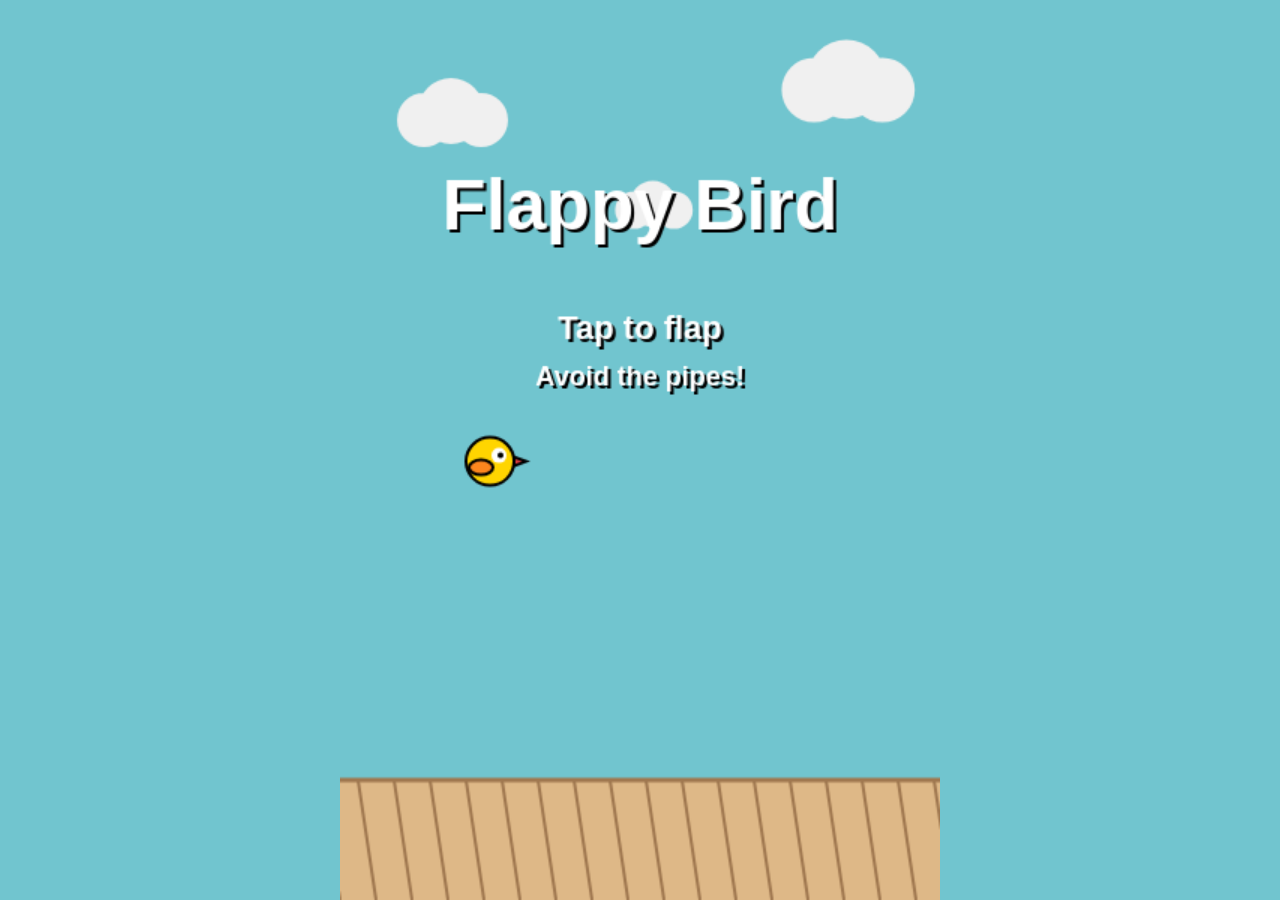
==== index.html @ fb77fd45 "Add HTML5/Canvas version playable on mobile Single-file index.html with touch controls, responsive s" ====
<!DOCTYPE html>
<html lang="en">
<head>
<meta charset="UTF-8">
<meta name="viewport" content="width=device-width, initial-scale=1.0, maximum-scale=1.0, user-scalable=no, viewport-fit=cover">
<meta name="apple-mobile-web-app-capable" content="yes">
<meta name="mobile-web-app-capable" content="yes">
<meta name="apple-mobile-web-app-status-bar-style" content="black-translucent">
<meta name="theme-color" content="#71c5cf">
<title>Flappy Bird</title>
<style>
  * { margin: 0; padding: 0; box-sizing: border-box; -webkit-tap-highlight-color: transparent; }
  html, body {
    width: 100%; height: 100%;
    overflow: hidden;
    background: #71c5cf;
    touch-action: none;
    user-select: none;
    -webkit-user-select: none;
    overscroll-behavior: none;
  }
  body {
    display: flex;
    align-items: center;
    justify-content: center;
    font-family: -apple-system, BlinkMacSystemFont, "Segoe UI", Arial, sans-serif;
  }
  canvas {
    display: block;
    background: #71c5cf;
    touch-action: none;
    max-width: 100vw;
    max-height: 100vh;
  }
</style>
</head>
<body>
<canvas id="game"></canvas>
<script>
(() => {
  const canvas = document.getElementById('game');
  const ctx = canvas.getContext('2d');

  const BASE_W = 400;
  const BASE_H = 600;
  const GROUND_HEIGHT = 80;
  const GRAVITY = 0.5;
  const FLAP_STRENGTH = -9;
  const PIPE_SPEED = 3;
  const PIPE_GAP = 150;
  const PIPE_WIDTH = 60;
  const PIPE_INTERVAL = 1500;

  let scale = 1;
  function resize() {
    const dpr = window.devicePixelRatio || 1;
    const ww = window.innerWidth;
    const wh = window.innerHeight;
    const ratio = BASE_W / BASE_H;
    let cw, ch;
    if (ww / wh > ratio) {
      ch = wh;
      cw = wh * ratio;
    } else {
      cw = ww;
      ch = ww / ratio;
    }
    canvas.style.width = cw + 'px';
    canvas.style.height = ch + 'px';
    canvas.width = BASE_W * dpr;
    canvas.height = BASE_H * dpr;
    ctx.setTransform(dpr, 0, 0, dpr, 0, 0);
  }
  window.addEventListener('resize', resize);
  resize();

  const HIGH_SCORE_KEY = 'flappyBirdHighScore';
  let highScore = parseInt(localStorage.getItem(HIGH_SCORE_KEY) || '0', 10);

  const bird = {
    x: BASE_W / 4, y: BASE_H / 2,
    r: 16, vy: 0, rot: 0,
    reset() { this.x = BASE_W / 4; this.y = BASE_H / 2; this.vy = 0; this.rot = 0; },
    flap() { this.vy = FLAP_STRENGTH; },
    update() { this.vy += GRAVITY; this.y += this.vy; this.rot = Math.max(-25, Math.min(this.vy * 4, 80)); },
    rect() { return { x: this.x - this.r + 2, y: this.y - this.r + 2, w: this.r * 2 - 4, h: this.r * 2 - 4 }; },
    draw() {
      ctx.save();
      ctx.translate(this.x, this.y);
      ctx.rotate(this.rot * Math.PI / 180);
      // body
      ctx.fillStyle = '#ffd500';
      ctx.beginPath();
      ctx.arc(0, 0, this.r, 0, Math.PI * 2);
      ctx.fill();
      ctx.lineWidth = 2;
      ctx.strokeStyle = '#000';
      ctx.stroke();
      // wing
      ctx.fillStyle = '#fc861e';
      ctx.beginPath();
      ctx.ellipse(-6, 4, 8, 5, 0, 0, Math.PI * 2);
      ctx.fill();
      ctx.stroke();
      // eye
      ctx.fillStyle = '#fff';
      ctx.beginPath();
      ctx.arc(6, -4, 5, 0, Math.PI * 2);
      ctx.fill();
      ctx.fillStyle = '#000';
      ctx.beginPath();
      ctx.arc(7, -4, 2, 0, Math.PI * 2);
      ctx.fill();
      // beak
      ctx.fillStyle = '#dc3c3c';
      ctx.beginPath();
      ctx.moveTo(this.r, -3);
      ctx.lineTo(this.r + 8, 0);
      ctx.lineTo(this.r, 3);
      ctx.closePath();
      ctx.fill();
      ctx.stroke();
      ctx.restore();
    }
  };

  let pipes = [];
  function spawnPipe() {
    const gapY = 100 + Math.random() * (BASE_H - GROUND_HEIGHT - 200 - PIPE_GAP);
    pipes.push({ x: BASE_W + 20, gapY, passed: false });
  }
  function updatePipes() {
    for (const p of pipes) p.x -= PIPE_SPEED;
    pipes = pipes.filter(p => p.x + PIPE_WIDTH > 0);
  }
  function drawPipes() {
    for (const p of pipes) {
      // top
      ctx.fillStyle = '#73bf2c';
      ctx.fillRect(p.x, 0, PIPE_WIDTH, p.gapY);
      ctx.strokeStyle = '#579121';
      ctx.lineWidth = 3;
      ctx.strokeRect(p.x, 0, PIPE_WIDTH, p.gapY);
      // bottom
      const by = p.gapY + PIPE_GAP;
      const bh = BASE_H - GROUND_HEIGHT - by;
      ctx.fillStyle = '#73bf2c';
      ctx.fillRect(p.x, by, PIPE_WIDTH, bh);
      ctx.strokeRect(p.x, by, PIPE_WIDTH, bh);
      // caps
      ctx.fillStyle = '#73bf2c';
      ctx.fillRect(p.x - 4, p.gapY - 24, PIPE_WIDTH + 8, 24);
      ctx.strokeRect(p.x - 4, p.gapY - 24, PIPE_WIDTH + 8, 24);
      ctx.fillRect(p.x - 4, by, PIPE_WIDTH + 8, 24);
      ctx.strokeRect(p.x - 4, by, PIPE_WIDTH + 8, 24);
    }
  }
  function rectsCollide(a, b) {
    return a.x < b.x + b.w && a.x + a.w > b.x && a.y < b.y + b.h && a.y + a.h > b.y;
  }
  function checkPipeCollision() {
    const br = bird.rect();
    for (const p of pipes) {
      const top = { x: p.x, y: 0, w: PIPE_WIDTH, h: p.gapY };
      const bot = { x: p.x, y: p.gapY + PIPE_GAP, w: PIPE_WIDTH, h: BASE_H - GROUND_HEIGHT - (p.gapY + PIPE_GAP) };
      if (rectsCollide(br, top) || rectsCollide(br, bot)) return true;
    }
    return false;
  }

  const clouds = [
    { x: 80, y: 80, s: 1.0 },
    { x: 220, y: 140, s: 0.7 },
    { x: 340, y: 60, s: 1.2 },
  ];
  function updateClouds() {
    for (const c of clouds) {
      c.x -= 0.4;
      if (c.x < -80) { c.x = BASE_W + 40; c.y = 40 + Math.random() * 160; }
    }
  }
  function drawClouds() {
    ctx.fillStyle = '#f0f0f0';
    for (const c of clouds) {
      ctx.beginPath();
      ctx.arc(c.x, c.y, 18 * c.s, 0, Math.PI * 2);
      ctx.arc(c.x + 18 * c.s, c.y - 6 * c.s, 22 * c.s, 0, Math.PI * 2);
      ctx.arc(c.x + 38 * c.s, c.y, 18 * c.s, 0, Math.PI * 2);
      ctx.fill();
    }
  }

  let groundOffset = 0;
  function drawGround() {
    const gy = BASE_H - GROUND_HEIGHT;
    ctx.fillStyle = '#deb887';
    ctx.fillRect(0, gy, BASE_W, GROUND_HEIGHT);
    ctx.strokeStyle = '#a07850';
    ctx.lineWidth = 2;
    const sw = 24;
    for (let i = -1; i < BASE_W / sw + 2; i++) {
      const x = i * sw - (groundOffset % sw);
      ctx.beginPath();
      ctx.moveTo(x, gy);
      ctx.lineTo(x + sw / 2, gy + GROUND_HEIGHT);
      ctx.stroke();
    }
    ctx.lineWidth = 3;
    ctx.beginPath();
    ctx.moveTo(0, gy);
    ctx.lineTo(BASE_W, gy);
    ctx.stroke();
  }

  function drawText(text, size, x, y, color = '#fff', shadow = true) {
    ctx.font = `bold ${size}px -apple-system, Arial, sans-serif`;
    ctx.textAlign = 'center';
    ctx.textBaseline = 'middle';
    if (shadow) {
      ctx.fillStyle = '#000';
      ctx.fillText(text, x + 2, y + 2);
    }
    ctx.fillStyle = color;
    ctx.fillText(text, x, y);
  }

  let state = 'start';
  let score = 0;
  let spawnTimer = 0;
  let lastTime = performance.now();

  function action() {
    if (state === 'start') { state = 'playing'; bird.flap(); }
    else if (state === 'playing') { bird.flap(); }
    else if (state === 'gameover') {
      bird.reset(); pipes = []; score = 0; spawnTimer = 0; state = 'start';
    }
  }

  function onTap(e) { e.preventDefault(); action(); }
  canvas.addEventListener('touchstart', onTap, { passive: false });
  canvas.addEventListener('mousedown', onTap);
  window.addEventListener('keydown', e => {
    if (e.code === 'Space' || e.code === 'ArrowUp') { e.preventDefault(); action(); }
  });

  function loop(now) {
    const dt = now - lastTime;
    lastTime = now;

    updateClouds();

    if (state === 'playing') {
      bird.update();
      groundOffset += PIPE_SPEED;
      spawnTimer += dt;
      if (spawnTimer >= PIPE_INTERVAL) { spawnPipe(); spawnTimer = 0; }
      updatePipes();
      for (const p of pipes) {
        if (!p.passed && p.x + PIPE_WIDTH < bird.x) { p.passed = true; score++; }
      }
      if (checkPipeCollision()) {
        state = 'gameover';
        if (score > highScore) { highScore = score; localStorage.setItem(HIGH_SCORE_KEY, score); }
      }
      if (bird.y + bird.r >= BASE_H - GROUND_HEIGHT) {
        bird.y = BASE_H - GROUND_HEIGHT - bird.r;
        state = 'gameover';
        if (score > highScore) { highScore = score; localStorage.setItem(HIGH_SCORE_KEY, score); }
      }
      if (bird.y - bird.r < 0) { bird.y = bird.r; bird.vy = 0; }
    } else if (state === 'start') {
      bird.y = BASE_H / 2 + Math.sin(now / 200) * 8;
      groundOffset += PIPE_SPEED;
    } else if (state === 'gameover') {
      if (bird.y + bird.r < BASE_H - GROUND_HEIGHT) {
        bird.vy += GRAVITY;
        bird.y += bird.vy;
        bird.rot = Math.min(bird.rot + 5, 90);
      } else {
        bird.y = BASE_H - GROUND_HEIGHT - bird.r;
      }
    }

    // sky
    ctx.fillStyle = '#71c5cf';
    ctx.fillRect(0, 0, BASE_W, BASE_H);
    drawClouds();
    drawPipes();
    drawGround();
    bird.draw();

    if (state === 'start') {
      drawText('Flappy Bird', 48, BASE_W / 2, 140);
      drawText('Tap to flap', 22, BASE_W / 2, 220);
      drawText('Avoid the pipes!', 18, BASE_W / 2, 252);
      if (highScore > 0) drawText('Best: ' + highScore, 18, BASE_W / 2, 285);
    } else if (state === 'playing') {
      drawText(String(score), 56, BASE_W / 2, 70);
    } else if (state === 'gameover') {
      drawText('Game Over', 48, BASE_W / 2, 180);
      drawText('Score: ' + score, 28, BASE_W / 2, 240);
      drawText('Best: ' + highScore, 24, BASE_W / 2, 275);
      drawText('Tap to restart', 22, BASE_W / 2, 330);
    }

    requestAnimationFrame(loop);
  }
  requestAnimationFrame(loop);
})();
</script>
</body>
</html>
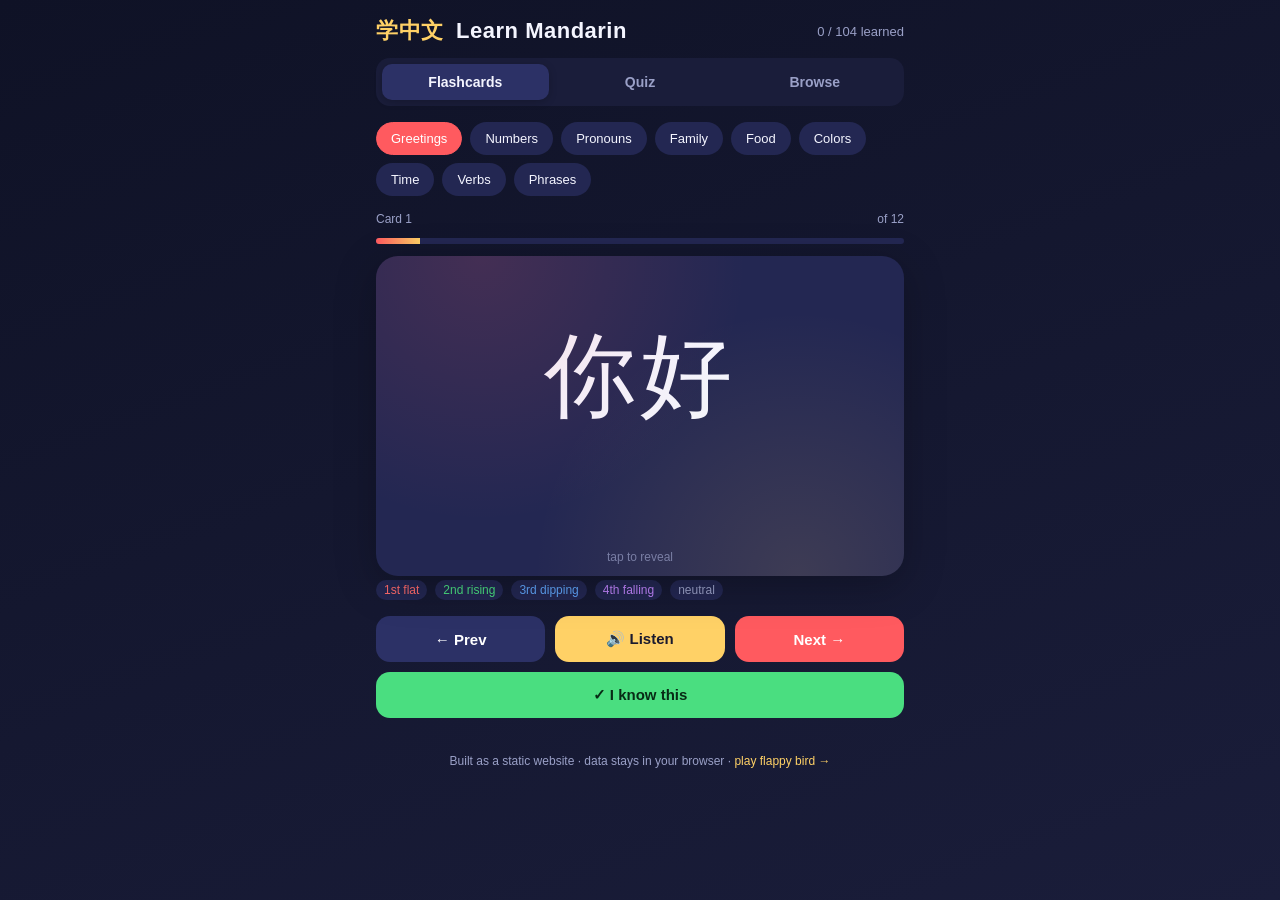
==== commit 27984b78: "Restructure Mandarin app as a multi-file static website - index.html now hosts the Mandarin learning" ====
--- a/index.html
+++ b/index.html
@@ -1,313 +1,90 @@
 <!DOCTYPE html>
 <html lang="en">
 <head>
-<meta charset="UTF-8">
-<meta name="viewport" content="width=device-width, initial-scale=1.0, maximum-scale=1.0, user-scalable=no, viewport-fit=cover">
-<meta name="apple-mobile-web-app-capable" content="yes">
-<meta name="mobile-web-app-capable" content="yes">
-<meta name="apple-mobile-web-app-status-bar-style" content="black-translucent">
-<meta name="theme-color" content="#71c5cf">
-<title>Flappy Bird</title>
-<style>
-  * { margin: 0; padding: 0; box-sizing: border-box; -webkit-tap-highlight-color: transparent; }
-  html, body {
-    width: 100%; height: 100%;
-    overflow: hidden;
-    background: #71c5cf;
-    touch-action: none;
-    user-select: none;
-    -webkit-user-select: none;
-    overscroll-behavior: none;
-  }
-  body {
-    display: flex;
-    align-items: center;
-    justify-content: center;
-    font-family: -apple-system, BlinkMacSystemFont, "Segoe UI", Arial, sans-serif;
-  }
-  canvas {
-    display: block;
-    background: #71c5cf;
-    touch-action: none;
-    max-width: 100vw;
-    max-height: 100vh;
-  }
-</style>
+<meta charset="UTF-8" />
+<meta name="viewport" content="width=device-width, initial-scale=1.0, maximum-scale=1.0, user-scalable=no, viewport-fit=cover" />
+<meta name="apple-mobile-web-app-capable" content="yes" />
+<meta name="mobile-web-app-capable" content="yes" />
+<meta name="theme-color" content="#0f1226" />
+<meta name="description" content="Learn Mandarin Chinese with flashcards, quizzes, tone-colored pinyin, and native audio." />
+<title>学中文 — Learn Mandarin</title>
+<link rel="icon" href="data:image/svg+xml,%3Csvg xmlns='http://www.w3.org/2000/svg' viewBox='0 0 100 100'%3E%3Ctext y='.9em' font-size='90'%3E%E5%AD%A6%3C/text%3E%3C/svg%3E" />
+<link rel="stylesheet" href="styles.css" />
 </head>
 <body>
-<canvas id="game"></canvas>
-<script>
-(() => {
-  const canvas = document.getElementById('game');
-  const ctx = canvas.getContext('2d');
+<div class="app">
+  <header>
+    <h1><span class="zh">学中文</span> Learn Mandarin</h1>
+    <div class="stats" id="stats">0 / 0</div>
+  </header>
 
-  const BASE_W = 400;
-  const BASE_H = 600;
-  const GROUND_HEIGHT = 80;
-  const GRAVITY = 0.5;
-  const FLAP_STRENGTH = -9;
-  const PIPE_SPEED = 3;
-  const PIPE_GAP = 150;
-  const PIPE_WIDTH = 60;
-  const PIPE_INTERVAL = 1500;
+  <div class="tabs">
+    <button class="tab active" data-panel="learn">Flashcards</button>
+    <button class="tab" data-panel="quiz">Quiz</button>
+    <button class="tab" data-panel="browse">Browse</button>
+  </div>
 
-  let scale = 1;
-  function resize() {
-    const dpr = window.devicePixelRatio || 1;
-    const ww = window.innerWidth;
-    const wh = window.innerHeight;
-    const ratio = BASE_W / BASE_H;
-    let cw, ch;
-    if (ww / wh > ratio) {
-      ch = wh;
-      cw = wh * ratio;
-    } else {
-      cw = ww;
-      ch = ww / ratio;
-    }
-    canvas.style.width = cw + 'px';
-    canvas.style.height = ch + 'px';
-    canvas.width = BASE_W * dpr;
-    canvas.height = BASE_H * dpr;
-    ctx.setTransform(dpr, 0, 0, dpr, 0, 0);
-  }
-  window.addEventListener('resize', resize);
-  resize();
+  <div class="category-row" id="categoryRow"></div>
 
-  const HIGH_SCORE_KEY = 'flappyBirdHighScore';
-  let highScore = parseInt(localStorage.getItem(HIGH_SCORE_KEY) || '0', 10);
+  <div class="panel active" id="panel-learn">
+    <div class="progress-label">
+      <span id="learnPos">Card 1</span>
+      <span id="learnTotal">of 0</span>
+    </div>
+    <div class="progress-bar"><div class="progress-fill" id="learnProgress" style="width:0%"></div></div>
 
-  const bird = {
-    x: BASE_W / 4, y: BASE_H / 2,
-    r: 16, vy: 0, rot: 0,
-    reset() { this.x = BASE_W / 4; this.y = BASE_H / 2; this.vy = 0; this.rot = 0; },
-    flap() { this.vy = FLAP_STRENGTH; },
-    update() { this.vy += GRAVITY; this.y += this.vy; this.rot = Math.max(-25, Math.min(this.vy * 4, 80)); },
-    rect() { return { x: this.x - this.r + 2, y: this.y - this.r + 2, w: this.r * 2 - 4, h: this.r * 2 - 4 }; },
-    draw() {
-      ctx.save();
-      ctx.translate(this.x, this.y);
-      ctx.rotate(this.rot * Math.PI / 180);
-      // body
-      ctx.fillStyle = '#ffd500';
-      ctx.beginPath();
-      ctx.arc(0, 0, this.r, 0, Math.PI * 2);
-      ctx.fill();
-      ctx.lineWidth = 2;
-      ctx.strokeStyle = '#000';
-      ctx.stroke();
-      // wing
-      ctx.fillStyle = '#fc861e';
-      ctx.beginPath();
-      ctx.ellipse(-6, 4, 8, 5, 0, 0, Math.PI * 2);
-      ctx.fill();
-      ctx.stroke();
-      // eye
-      ctx.fillStyle = '#fff';
-      ctx.beginPath();
-      ctx.arc(6, -4, 5, 0, Math.PI * 2);
-      ctx.fill();
-      ctx.fillStyle = '#000';
-      ctx.beginPath();
-      ctx.arc(7, -4, 2, 0, Math.PI * 2);
-      ctx.fill();
-      // beak
-      ctx.fillStyle = '#dc3c3c';
-      ctx.beginPath();
-      ctx.moveTo(this.r, -3);
-      ctx.lineTo(this.r + 8, 0);
-      ctx.lineTo(this.r, 3);
-      ctx.closePath();
-      ctx.fill();
-      ctx.stroke();
-      ctx.restore();
-    }
-  };
+    <div class="flash-card" id="flashCard">
+      <div class="hanzi" id="flHanzi">—</div>
+      <div class="pinyin" id="flPinyin"></div>
+      <div class="english" id="flEnglish"></div>
+      <div class="hint" id="flHint">tap to reveal</div>
+    </div>
 
-  let pipes = [];
-  function spawnPipe() {
-    const gapY = 100 + Math.random() * (BASE_H - GROUND_HEIGHT - 200 - PIPE_GAP);
-    pipes.push({ x: BASE_W + 20, gapY, passed: false });
-  }
-  function updatePipes() {
-    for (const p of pipes) p.x -= PIPE_SPEED;
-    pipes = pipes.filter(p => p.x + PIPE_WIDTH > 0);
-  }
-  function drawPipes() {
-    for (const p of pipes) {
-      // top
-      ctx.fillStyle = '#73bf2c';
-      ctx.fillRect(p.x, 0, PIPE_WIDTH, p.gapY);
-      ctx.strokeStyle = '#579121';
-      ctx.lineWidth = 3;
-      ctx.strokeRect(p.x, 0, PIPE_WIDTH, p.gapY);
-      // bottom
-      const by = p.gapY + PIPE_GAP;
-      const bh = BASE_H - GROUND_HEIGHT - by;
-      ctx.fillStyle = '#73bf2c';
-      ctx.fillRect(p.x, by, PIPE_WIDTH, bh);
-      ctx.strokeRect(p.x, by, PIPE_WIDTH, bh);
-      // caps
-      ctx.fillStyle = '#73bf2c';
-      ctx.fillRect(p.x - 4, p.gapY - 24, PIPE_WIDTH + 8, 24);
-      ctx.strokeRect(p.x - 4, p.gapY - 24, PIPE_WIDTH + 8, 24);
-      ctx.fillRect(p.x - 4, by, PIPE_WIDTH + 8, 24);
-      ctx.strokeRect(p.x - 4, by, PIPE_WIDTH + 8, 24);
-    }
-  }
-  function rectsCollide(a, b) {
-    return a.x < b.x + b.w && a.x + a.w > b.x && a.y < b.y + b.h && a.y + a.h > b.y;
-  }
-  function checkPipeCollision() {
-    const br = bird.rect();
-    for (const p of pipes) {
-      const top = { x: p.x, y: 0, w: PIPE_WIDTH, h: p.gapY };
-      const bot = { x: p.x, y: p.gapY + PIPE_GAP, w: PIPE_WIDTH, h: BASE_H - GROUND_HEIGHT - (p.gapY + PIPE_GAP) };
-      if (rectsCollide(br, top) || rectsCollide(br, bot)) return true;
-    }
-    return false;
-  }
+    <div class="tone-legend">
+      <span class="tone-1">1st flat</span>
+      <span class="tone-2">2nd rising</span>
+      <span class="tone-3">3rd dipping</span>
+      <span class="tone-4">4th falling</span>
+      <span class="tone-5">neutral</span>
+    </div>
 
-  const clouds = [
-    { x: 80, y: 80, s: 1.0 },
-    { x: 220, y: 140, s: 0.7 },
-    { x: 340, y: 60, s: 1.2 },
-  ];
-  function updateClouds() {
-    for (const c of clouds) {
-      c.x -= 0.4;
-      if (c.x < -80) { c.x = BASE_W + 40; c.y = 40 + Math.random() * 160; }
-    }
-  }
-  function drawClouds() {
-    ctx.fillStyle = '#f0f0f0';
-    for (const c of clouds) {
-      ctx.beginPath();
-      ctx.arc(c.x, c.y, 18 * c.s, 0, Math.PI * 2);
-      ctx.arc(c.x + 18 * c.s, c.y - 6 * c.s, 22 * c.s, 0, Math.PI * 2);
-      ctx.arc(c.x + 38 * c.s, c.y, 18 * c.s, 0, Math.PI * 2);
-      ctx.fill();
-    }
-  }
+    <div class="controls">
+      <button class="btn btn-prev" id="btnPrev">← Prev</button>
+      <button class="btn btn-audio" id="btnSpeak">🔊 Listen</button>
+      <button class="btn btn-next" id="btnNext">Next →</button>
+      <button class="btn btn-known btn-full" id="btnKnown">✓ I know this</button>
+    </div>
+  </div>
 
-  let groundOffset = 0;
-  function drawGround() {
-    const gy = BASE_H - GROUND_HEIGHT;
-    ctx.fillStyle = '#deb887';
-    ctx.fillRect(0, gy, BASE_W, GROUND_HEIGHT);
-    ctx.strokeStyle = '#a07850';
-    ctx.lineWidth = 2;
-    const sw = 24;
-    for (let i = -1; i < BASE_W / sw + 2; i++) {
-      const x = i * sw - (groundOffset % sw);
-      ctx.beginPath();
-      ctx.moveTo(x, gy);
-      ctx.lineTo(x + sw / 2, gy + GROUND_HEIGHT);
-      ctx.stroke();
-    }
-    ctx.lineWidth = 3;
-    ctx.beginPath();
-    ctx.moveTo(0, gy);
-    ctx.lineTo(BASE_W, gy);
-    ctx.stroke();
-  }
+  <div class="panel" id="panel-quiz">
+    <div class="quiz-score">
+      <div><div class="num" id="qCorrect">0</div><div class="lbl">Correct</div></div>
+      <div><div class="num" id="qWrong">0</div><div class="lbl">Wrong</div></div>
+      <div><div class="num" id="qStreak">0</div><div class="lbl">Streak</div></div>
+    </div>
 
-  function drawText(text, size, x, y, color = '#fff', shadow = true) {
-    ctx.font = `bold ${size}px -apple-system, Arial, sans-serif`;
-    ctx.textAlign = 'center';
-    ctx.textBaseline = 'middle';
-    if (shadow) {
-      ctx.fillStyle = '#000';
-      ctx.fillText(text, x + 2, y + 2);
-    }
-    ctx.fillStyle = color;
-    ctx.fillText(text, x, y);
-  }
+    <div class="quiz-prompt">
+      <div class="quiz-q-label" id="quizLabel">Choose the meaning</div>
+      <div class="quiz-q" id="quizQ">—</div>
+    </div>
 
-  let state = 'start';
-  let score = 0;
-  let spawnTimer = 0;
-  let lastTime = performance.now();
+    <div class="quiz-options" id="quizOptions"></div>
+    <div class="quiz-feedback" id="quizFeedback"></div>
+  </div>
 
-  function action() {
-    if (state === 'start') { state = 'playing'; bird.flap(); }
-    else if (state === 'playing') { bird.flap(); }
-    else if (state === 'gameover') {
-      bird.reset(); pipes = []; score = 0; spawnTimer = 0; state = 'start';
-    }
-  }
+  <div class="panel" id="panel-browse">
+    <div class="vocab-list" id="vocabList"></div>
+  </div>
 
-  function onTap(e) { e.preventDefault(); action(); }
-  canvas.addEventListener('touchstart', onTap, { passive: false });
-  canvas.addEventListener('mousedown', onTap);
-  window.addEventListener('keydown', e => {
-    if (e.code === 'Space' || e.code === 'ArrowUp') { e.preventDefault(); action(); }
-  });
+  <footer>
+    Built as a static website &middot; data stays in your browser &middot;
+    <a href="flappy.html">play flappy bird →</a>
+  </footer>
+</div>
 
-  function loop(now) {
-    const dt = now - lastTime;
-    lastTime = now;
+<div class="toast" id="toast"></div>
 
-    updateClouds();
-
-    if (state === 'playing') {
-      bird.update();
-      groundOffset += PIPE_SPEED;
-      spawnTimer += dt;
-      if (spawnTimer >= PIPE_INTERVAL) { spawnPipe(); spawnTimer = 0; }
-      updatePipes();
-      for (const p of pipes) {
-        if (!p.passed && p.x + PIPE_WIDTH < bird.x) { p.passed = true; score++; }
-      }
-      if (checkPipeCollision()) {
-        state = 'gameover';
-        if (score > highScore) { highScore = score; localStorage.setItem(HIGH_SCORE_KEY, score); }
-      }
-      if (bird.y + bird.r >= BASE_H - GROUND_HEIGHT) {
-        bird.y = BASE_H - GROUND_HEIGHT - bird.r;
-        state = 'gameover';
-        if (score > highScore) { highScore = score; localStorage.setItem(HIGH_SCORE_KEY, score); }
-      }
-      if (bird.y - bird.r < 0) { bird.y = bird.r; bird.vy = 0; }
-    } else if (state === 'start') {
-      bird.y = BASE_H / 2 + Math.sin(now / 200) * 8;
-      groundOffset += PIPE_SPEED;
-    } else if (state === 'gameover') {
-      if (bird.y + bird.r < BASE_H - GROUND_HEIGHT) {
-        bird.vy += GRAVITY;
-        bird.y += bird.vy;
-        bird.rot = Math.min(bird.rot + 5, 90);
-      } else {
-        bird.y = BASE_H - GROUND_HEIGHT - bird.r;
-      }
-    }
-
-    // sky
-    ctx.fillStyle = '#71c5cf';
-    ctx.fillRect(0, 0, BASE_W, BASE_H);
-    drawClouds();
-    drawPipes();
-    drawGround();
-    bird.draw();
-
-    if (state === 'start') {
-      drawText('Flappy Bird', 48, BASE_W / 2, 140);
-      drawText('Tap to flap', 22, BASE_W / 2, 220);
-      drawText('Avoid the pipes!', 18, BASE_W / 2, 252);
-      if (highScore > 0) drawText('Best: ' + highScore, 18, BASE_W / 2, 285);
-    } else if (state === 'playing') {
-      drawText(String(score), 56, BASE_W / 2, 70);
-    } else if (state === 'gameover') {
-      drawText('Game Over', 48, BASE_W / 2, 180);
-      drawText('Score: ' + score, 28, BASE_W / 2, 240);
-      drawText('Best: ' + highScore, 24, BASE_W / 2, 275);
-      drawText('Tap to restart', 22, BASE_W / 2, 330);
-    }
-
-    requestAnimationFrame(loop);
-  }
-  requestAnimationFrame(loop);
-})();
-</script>
+<script src="vocab.js"></script>
+<script src="app.js"></script>
 </body>
 </html>
--- a/styles.css
+++ b/styles.css
@@ -0,0 +1,256 @@
+:root {
+  --bg: #0f1226;
+  --bg-2: #1a1d3a;
+  --card: #232752;
+  --card-2: #2c3166;
+  --text: #f4f5ff;
+  --muted: #9aa0c7;
+  --accent: #ff5a5f;
+  --accent-2: #ffd166;
+  --good: #4ade80;
+  --bad: #f87171;
+  --tone1: #ff6b6b;
+  --tone2: #4ade80;
+  --tone3: #60a5fa;
+  --tone4: #c084fc;
+  --tone5: #9aa0c7;
+}
+* { box-sizing: border-box; -webkit-tap-highlight-color: transparent; }
+html, body {
+  margin: 0; padding: 0;
+  font-family: -apple-system, BlinkMacSystemFont, "Segoe UI", "PingFang SC",
+               "Hiragino Sans GB", "Microsoft YaHei", Roboto, sans-serif;
+  background: linear-gradient(160deg, var(--bg) 0%, var(--bg-2) 100%);
+  color: var(--text);
+  min-height: 100vh;
+  overscroll-behavior: none;
+}
+a { color: var(--accent-2); }
+
+.app {
+  max-width: 560px;
+  margin: 0 auto;
+  padding: 16px 16px 60px;
+}
+header {
+  display: flex; align-items: center; justify-content: space-between;
+  margin-bottom: 12px;
+}
+header h1 {
+  font-size: 22px; margin: 0; letter-spacing: 0.5px;
+}
+header h1 .zh { color: var(--accent-2); margin-right: 6px; }
+.stats {
+  font-size: 13px; color: var(--muted);
+}
+.tabs {
+  display: grid; grid-template-columns: repeat(3, 1fr);
+  gap: 8px; margin-bottom: 16px;
+  background: var(--bg-2); padding: 6px; border-radius: 14px;
+}
+.tab {
+  padding: 10px 8px; text-align: center;
+  border: none; background: transparent; color: var(--muted);
+  font-size: 14px; font-weight: 600; border-radius: 10px;
+  cursor: pointer; transition: all .2s ease;
+}
+.tab.active {
+  background: var(--card-2); color: var(--text);
+  box-shadow: 0 2px 8px rgba(0,0,0,0.2);
+}
+.panel { display: none; }
+.panel.active { display: block; animation: fade .25s ease; }
+@keyframes fade { from { opacity: 0; transform: translateY(4px); } to { opacity: 1; transform: none; } }
+
+.category-row {
+  display: flex; gap: 8px; flex-wrap: wrap;
+  margin-bottom: 16px;
+}
+.chip {
+  padding: 8px 14px; border-radius: 999px;
+  background: var(--card); color: var(--text);
+  border: 1px solid transparent; font-size: 13px;
+  cursor: pointer; user-select: none;
+  transition: all .15s ease;
+}
+.chip:hover { background: var(--card-2); }
+.chip.active {
+  background: var(--accent); color: #fff;
+  border-color: var(--accent);
+}
+
+.flash-card {
+  background: var(--card);
+  border-radius: 22px;
+  padding: 28px 20px;
+  min-height: 320px;
+  display: flex; flex-direction: column; align-items: center; justify-content: center;
+  position: relative;
+  box-shadow: 0 10px 40px rgba(0,0,0,0.25);
+  cursor: pointer;
+  user-select: none;
+  overflow: hidden;
+}
+.flash-card::before {
+  content: ""; position: absolute; inset: 0;
+  background: radial-gradient(circle at 20% 0%, rgba(255,90,95,0.15), transparent 50%),
+              radial-gradient(circle at 80% 100%, rgba(255,209,102,0.12), transparent 50%);
+  pointer-events: none;
+}
+.hanzi {
+  font-size: 92px; line-height: 1;
+  letter-spacing: 4px;
+  margin-bottom: 18px;
+  text-align: center;
+  font-weight: 500;
+}
+.pinyin {
+  font-size: 26px;
+  margin-bottom: 10px;
+  letter-spacing: 1px;
+  min-height: 32px;
+}
+.english {
+  font-size: 18px; color: var(--muted);
+  text-align: center;
+  min-height: 22px;
+}
+.hint {
+  position: absolute; bottom: 12px; left: 0; right: 0;
+  text-align: center; font-size: 12px; color: var(--muted);
+  opacity: 0.7;
+}
+.tone-1 { color: var(--tone1); }
+.tone-2 { color: var(--tone2); }
+.tone-3 { color: var(--tone3); }
+.tone-4 { color: var(--tone4); }
+.tone-5 { color: var(--tone5); }
+
+.controls {
+  display: grid; grid-template-columns: 1fr 1fr 1fr;
+  gap: 10px; margin-top: 16px;
+}
+.btn {
+  padding: 14px;
+  border: none; border-radius: 14px;
+  font-size: 15px; font-weight: 600;
+  cursor: pointer; transition: transform .1s ease, background .15s ease;
+  color: #fff;
+}
+.btn:active { transform: scale(0.96); }
+.btn-prev { background: var(--card-2); }
+.btn-audio { background: var(--accent-2); color: #1a1a2e; }
+.btn-next { background: var(--accent); }
+.btn-full { grid-column: 1 / -1; }
+.btn-known { background: var(--good); color: #082b15; }
+
+.progress-bar {
+  height: 6px; background: var(--card); border-radius: 3px;
+  overflow: hidden; margin: 12px 0;
+}
+.progress-fill {
+  height: 100%; background: linear-gradient(90deg, var(--accent), var(--accent-2));
+  transition: width .3s ease;
+}
+.progress-label {
+  display: flex; justify-content: space-between;
+  font-size: 12px; color: var(--muted); margin-bottom: 4px;
+}
+
+/* Quiz */
+.quiz-prompt {
+  background: var(--card);
+  border-radius: 22px;
+  padding: 28px 20px;
+  text-align: center;
+  margin-bottom: 16px;
+}
+.quiz-q-label {
+  font-size: 13px; color: var(--muted);
+  text-transform: uppercase; letter-spacing: 1.5px;
+  margin-bottom: 12px;
+}
+.quiz-q { font-size: 56px; line-height: 1.1; }
+.quiz-q.small { font-size: 28px; }
+.quiz-options {
+  display: grid; gap: 10px;
+}
+.option {
+  background: var(--card); color: var(--text);
+  border: 2px solid transparent;
+  padding: 16px; border-radius: 14px;
+  text-align: left; font-size: 17px;
+  cursor: pointer; transition: all .15s ease;
+}
+.option:hover { background: var(--card-2); }
+.option.correct { background: rgba(74,222,128,0.2); border-color: var(--good); }
+.option.wrong { background: rgba(248,113,113,0.2); border-color: var(--bad); }
+.option.disabled { pointer-events: none; }
+.quiz-feedback {
+  text-align: center; font-size: 16px;
+  margin-top: 14px; min-height: 22px; color: var(--muted);
+}
+.quiz-score {
+  display: flex; justify-content: space-around;
+  background: var(--card); border-radius: 14px;
+  padding: 12px; margin-bottom: 12px;
+}
+.quiz-score div { text-align: center; }
+.quiz-score .num { font-size: 22px; font-weight: 700; }
+.quiz-score .lbl { font-size: 11px; color: var(--muted); text-transform: uppercase; letter-spacing: 1px; }
+
+/* Browse */
+.vocab-list {
+  display: flex; flex-direction: column; gap: 8px;
+}
+.vocab-row {
+  display: grid;
+  grid-template-columns: 60px 1fr auto;
+  gap: 12px; align-items: center;
+  background: var(--card);
+  padding: 12px 14px; border-radius: 12px;
+  cursor: pointer;
+}
+.vocab-row .vh { font-size: 28px; }
+.vocab-row .vp { font-size: 14px; }
+.vocab-row .ve { font-size: 13px; color: var(--muted); }
+.vocab-row .speaker {
+  background: var(--card-2); border: none;
+  color: var(--text); width: 36px; height: 36px;
+  border-radius: 50%; cursor: pointer; font-size: 16px;
+}
+.vocab-row .speaker:active { transform: scale(0.9); }
+
+/* Tone legend */
+.tone-legend {
+  display: flex; gap: 8px; margin: 4px 0 14px;
+  font-size: 12px; flex-wrap: wrap;
+}
+.tone-legend span {
+  padding: 3px 8px; border-radius: 999px;
+  background: var(--card);
+}
+
+.toast {
+  position: fixed; bottom: 24px; left: 50%; transform: translateX(-50%);
+  background: var(--card-2); color: var(--text);
+  padding: 10px 18px; border-radius: 999px;
+  font-size: 13px; opacity: 0; pointer-events: none;
+  transition: opacity .2s ease;
+  z-index: 100;
+}
+.toast.show { opacity: 1; }
+
+footer {
+  text-align: center;
+  margin-top: 36px;
+  font-size: 12px;
+  color: var(--muted);
+}
+footer a { text-decoration: none; }
+footer a:hover { text-decoration: underline; }
+
+@media (max-width: 380px) {
+  .hanzi { font-size: 76px; }
+  .quiz-q { font-size: 44px; }
+}
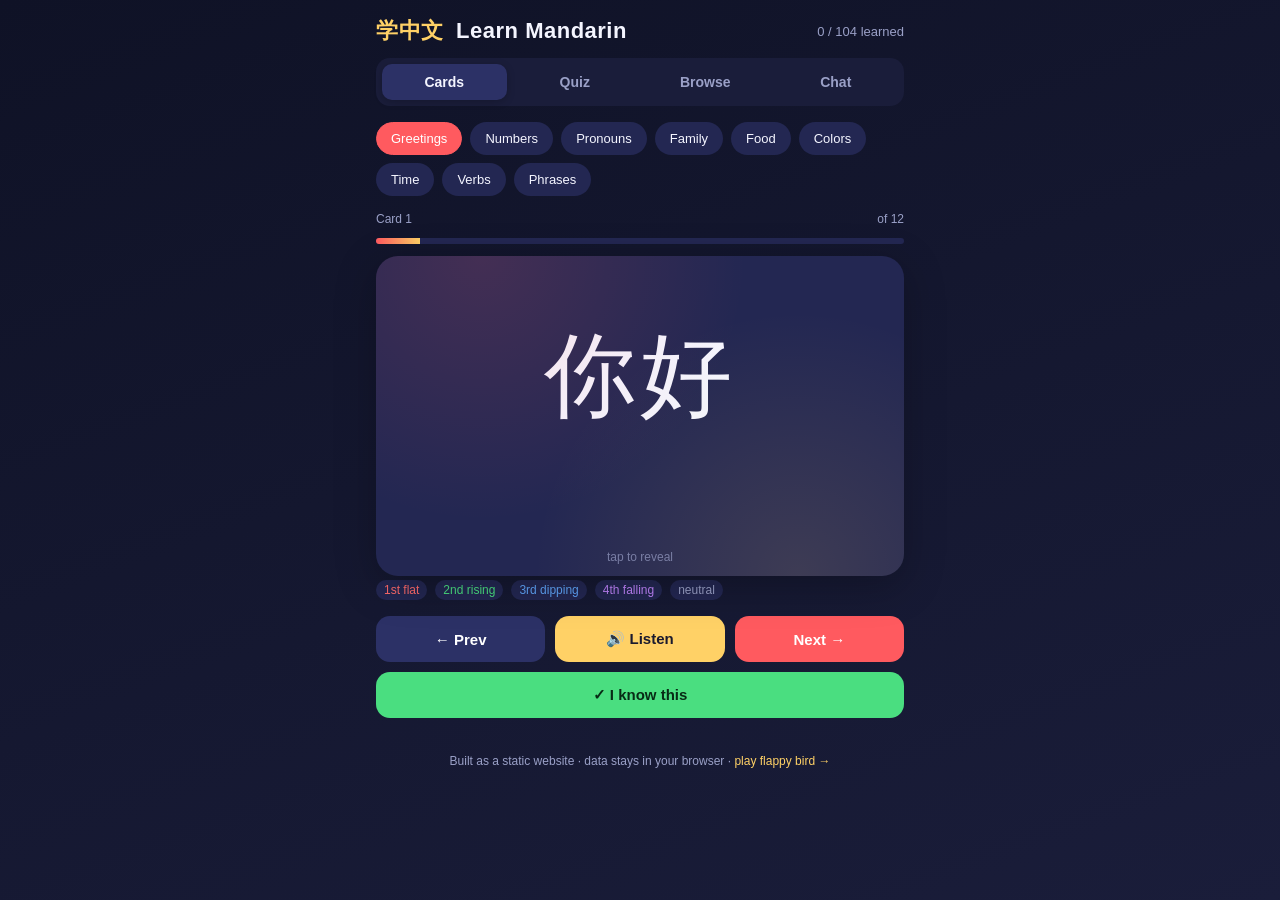
==== commit 68c15bb1: "Add AI chat tutor powered by the Claude API New "Chat" tab where the user can practice Mandarin in c" ====
--- a/index.html
+++ b/index.html
@@ -19,9 +19,10 @@
   </header>
 
   <div class="tabs">
-    <button class="tab active" data-panel="learn">Flashcards</button>
+    <button class="tab active" data-panel="learn">Cards</button>
     <button class="tab" data-panel="quiz">Quiz</button>
     <button class="tab" data-panel="browse">Browse</button>
+    <button class="tab" data-panel="chat">Chat</button>
   </div>
 
   <div class="category-row" id="categoryRow"></div>
@@ -76,6 +77,46 @@
     <div class="vocab-list" id="vocabList"></div>
   </div>
 
+  <div class="panel" id="panel-chat">
+    <div class="chat-toolbar">
+      <div class="chat-status" id="chatStatus">—</div>
+      <div class="chat-toolbar-buttons">
+        <button class="icon-btn" id="chatClearBtn" title="Clear conversation" aria-label="Clear">🗑</button>
+        <button class="icon-btn" id="chatSettingsBtn" title="Settings" aria-label="Settings">⚙</button>
+      </div>
+    </div>
+    <div class="chat-thread" id="chatThread"></div>
+    <div class="chat-input-row">
+      <input type="text" id="chatInput" placeholder="Type in Chinese, pinyin, or English…" autocomplete="off" />
+      <button class="btn btn-next" id="chatSend">Send</button>
+    </div>
+  </div>
+
+  <div class="modal" id="chatSettings" aria-hidden="true">
+    <div class="modal-card">
+      <div class="modal-header">
+        <h3>Chat settings</h3>
+        <button class="icon-btn" id="settingsClose" aria-label="Close">✕</button>
+      </div>
+      <label class="field">
+        <span>Anthropic API key</span>
+        <input type="password" id="apiKeyInput" placeholder="sk-ant-…" autocomplete="off" />
+        <small>Stored only in this browser. Sent only to api.anthropic.com.</small>
+      </label>
+      <label class="field">
+        <span>Model</span>
+        <select id="modelSelect"></select>
+      </label>
+      <label class="field">
+        <span>Level</span>
+        <select id="levelSelect"></select>
+      </label>
+      <div class="modal-actions">
+        <button class="btn btn-next btn-full" id="settingsSave">Save</button>
+      </div>
+    </div>
+  </div>
+
   <footer>
     Built as a static website &middot; data stays in your browser &middot;
     <a href="flappy.html">play flappy bird →</a>
@@ -86,5 +127,6 @@
 
 <script src="vocab.js"></script>
 <script src="app.js"></script>
+<script src="chat.js"></script>
 </body>
 </html>
--- a/styles.css
+++ b/styles.css
@@ -44,8 +44,8 @@
   font-size: 13px; color: var(--muted);
 }
 .tabs {
-  display: grid; grid-template-columns: repeat(3, 1fr);
-  gap: 8px; margin-bottom: 16px;
+  display: grid; grid-template-columns: repeat(4, 1fr);
+  gap: 6px; margin-bottom: 16px;
   background: var(--bg-2); padding: 6px; border-radius: 14px;
 }
 .tab {
@@ -250,7 +250,173 @@
 footer a { text-decoration: none; }
 footer a:hover { text-decoration: underline; }
 
+/* Chat panel */
+.app.chat-active .category-row { display: none; }
+
+#panel-chat {
+  display: none;
+  flex-direction: column;
+  min-height: 60vh;
+}
+#panel-chat.active { display: flex; }
+
+.chat-toolbar {
+  display: flex; align-items: center; justify-content: space-between;
+  background: var(--card); padding: 8px 12px;
+  border-radius: 12px; margin-bottom: 10px;
+}
+.chat-status {
+  font-size: 12px; color: var(--muted);
+  text-transform: uppercase; letter-spacing: 1px;
+}
+.chat-toolbar-buttons { display: flex; gap: 6px; }
+.icon-btn {
+  background: var(--card-2); border: none; color: var(--text);
+  width: 34px; height: 34px; border-radius: 50%;
+  cursor: pointer; font-size: 15px; transition: transform .1s ease;
+}
+.icon-btn:hover { background: #353a78; }
+.icon-btn:active { transform: scale(0.92); }
+
+.chat-thread {
+  flex: 1;
+  display: flex; flex-direction: column; gap: 10px;
+  background: var(--bg-2);
+  border-radius: 16px;
+  padding: 14px;
+  min-height: 300px;
+  max-height: calc(100vh - 320px);
+  overflow-y: auto;
+}
+
+.chat-empty {
+  margin: auto; text-align: center; padding: 20px;
+}
+.chat-empty-icon { font-size: 44px; margin-bottom: 8px; }
+.chat-empty h3 { margin: 8px 0; font-size: 20px; }
+.chat-empty p { color: var(--muted); font-size: 14px; line-height: 1.5; margin: 6px 0; }
+.chat-empty-note { font-size: 12px; }
+.chat-empty .btn { margin: 12px 0; }
+
+.chat-msg {
+  max-width: 85%;
+  padding: 10px 14px; border-radius: 16px;
+  font-size: 15px; line-height: 1.4;
+  word-break: break-word;
+}
+.chat-msg.user {
+  background: var(--accent); color: #fff;
+  align-self: flex-end;
+  border-bottom-right-radius: 4px;
+}
+.chat-msg.bot {
+  background: var(--card);
+  align-self: flex-start;
+  border-bottom-left-radius: 4px;
+  padding: 8px;
+  display: flex; flex-direction: column; gap: 6px;
+}
+.chat-msg.bot.typing { padding: 14px 18px; }
+.dots { display: inline-flex; gap: 4px; }
+.dots span {
+  width: 7px; height: 7px; border-radius: 50%;
+  background: var(--muted); opacity: 0.6;
+  animation: dot 1.2s infinite;
+}
+.dots span:nth-child(2) { animation-delay: 0.15s; }
+.dots span:nth-child(3) { animation-delay: 0.30s; }
+@keyframes dot {
+  0%, 60%, 100% { transform: translateY(0); opacity: 0.4; }
+  30% { transform: translateY(-4px); opacity: 1; }
+}
+
+.bot-card {
+  display: grid;
+  grid-template-columns: 1fr auto;
+  gap: 10px; align-items: center;
+  background: var(--card-2);
+  padding: 10px 12px; border-radius: 12px;
+}
+.bot-card-text { min-width: 0; }
+.bot-hanzi   { font-size: 24px; line-height: 1.2; cursor: pointer; }
+.bot-pinyin  { font-size: 13px; margin-top: 2px; }
+.bot-english { font-size: 12px; color: var(--muted); margin-top: 2px; }
+.speaker-mini {
+  background: var(--card); border: none;
+  color: var(--text); width: 32px; height: 32px;
+  border-radius: 50%; cursor: pointer; font-size: 14px;
+  flex-shrink: 0;
+}
+.speaker-mini:active { transform: scale(0.9); }
+
+.correction-note {
+  background: rgba(255,209,102,0.15);
+  border: 1px solid rgba(255,209,102,0.4);
+  color: var(--accent-2);
+  font-size: 13px;
+  padding: 8px 12px;
+  border-radius: 10px;
+}
+
+.chat-input-row {
+  display: grid;
+  grid-template-columns: 1fr auto;
+  gap: 8px;
+  margin-top: 12px;
+}
+#chatInput {
+  background: var(--card); color: var(--text);
+  border: 1px solid var(--card-2);
+  padding: 12px 14px; border-radius: 14px;
+  font-size: 15px;
+  font-family: inherit;
+  outline: none;
+}
+#chatInput:focus { border-color: var(--accent); }
+#chatInput:disabled { opacity: 0.5; }
+#chatSend { padding: 12px 20px; }
+
+/* Modal */
+.modal {
+  position: fixed; inset: 0;
+  background: rgba(0,0,0,0.55);
+  display: none;
+  align-items: center; justify-content: center;
+  padding: 16px; z-index: 200;
+}
+.modal.open { display: flex; animation: fade .2s ease; }
+.modal-card {
+  background: var(--bg-2);
+  border-radius: 18px;
+  padding: 18px;
+  width: 100%; max-width: 420px;
+  box-shadow: 0 20px 60px rgba(0,0,0,0.5);
+}
+.modal-header {
+  display: flex; justify-content: space-between; align-items: center;
+  margin-bottom: 14px;
+}
+.modal-header h3 { margin: 0; font-size: 18px; }
+
+.field {
+  display: flex; flex-direction: column; gap: 6px;
+  margin-bottom: 14px;
+}
+.field span { font-size: 13px; color: var(--muted); }
+.field input, .field select {
+  background: var(--card); color: var(--text);
+  border: 1px solid var(--card-2);
+  padding: 10px 12px; border-radius: 10px;
+  font-size: 14px; font-family: inherit;
+  outline: none;
+}
+.field input:focus, .field select:focus { border-color: var(--accent); }
+.field small { font-size: 11px; color: var(--muted); }
+.modal-actions { margin-top: 6px; }
+
 @media (max-width: 380px) {
   .hanzi { font-size: 76px; }
   .quiz-q { font-size: 44px; }
-}
+  .tab { font-size: 13px; padding: 10px 4px; }
+  .chat-thread { max-height: calc(100vh - 360px); }
+}
